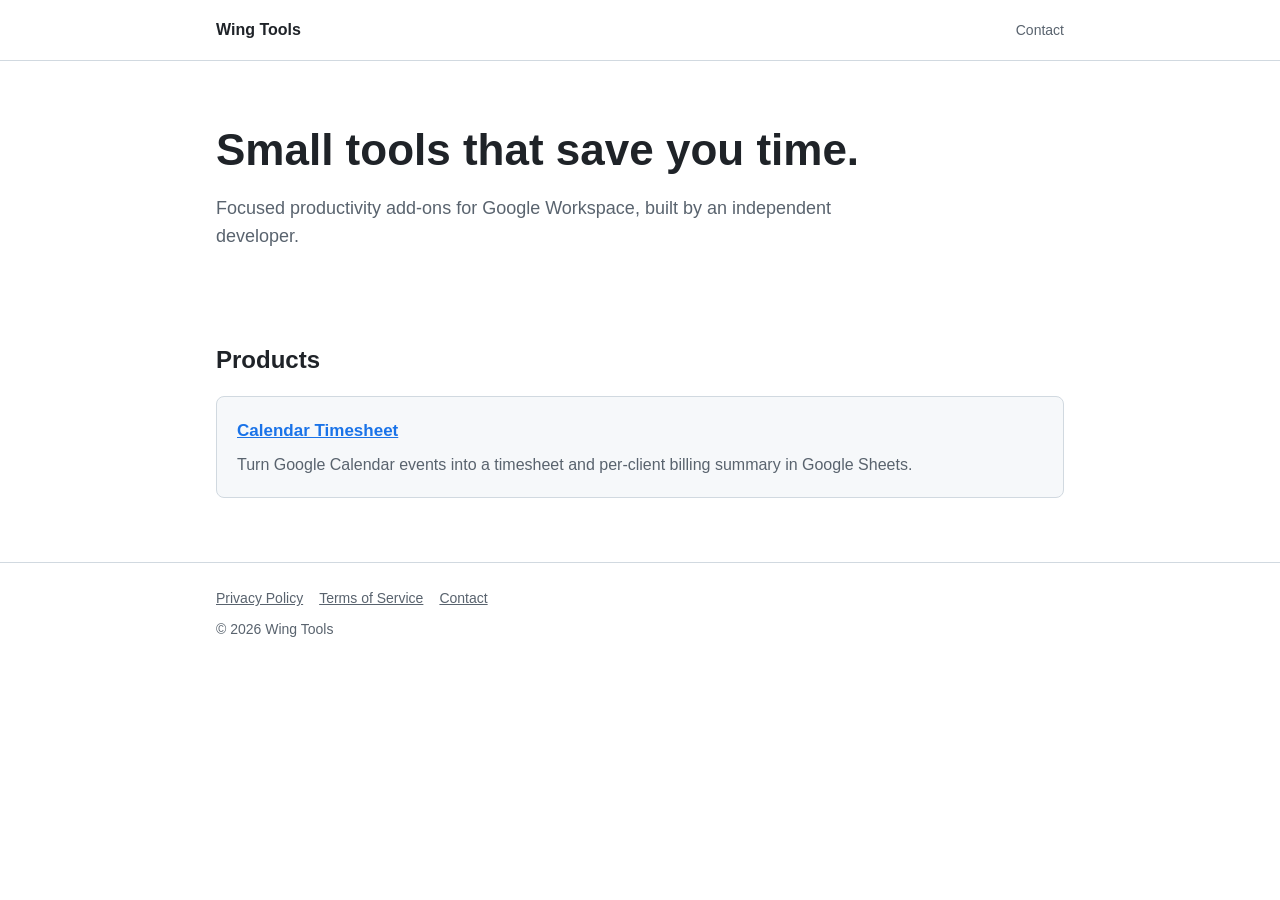
==== index.html @ 4fac0f9b "Launch site with Calendar Timesheet pages" ====
<!DOCTYPE html>
<html lang="en">
<head>
  <meta charset="utf-8">
  <meta name="viewport" content="width=device-width, initial-scale=1">
  <title>Wing Tools</title>
  <meta name="description" content="Small, focused productivity tools for Google Workspace.">
  <link rel="stylesheet" href="timesheet/style.css">
</head>
<body>
  <header>
    <div class="wrap">
      <a class="brand" href="./">Wing Tools</a>
      <nav><a href="mailto:winghuo19820628@gmail.com">Contact</a></nav>
    </div>
  </header>

  <main class="wrap">
    <section class="hero">
      <h1>Small tools that save you time.</h1>
      <p>Focused productivity add-ons for Google Workspace, built by an independent developer.</p>
    </section>

    <section>
      <h2>Products</h2>
      <div class="grid">
        <div class="card">
          <h3><a href="timesheet/">Calendar Timesheet</a></h3>
          <p>Turn Google Calendar events into a timesheet and per-client billing summary in Google Sheets.</p>
        </div>
      </div>
    </section>
  </main>

  <footer>
    <div class="wrap">
      <a href="timesheet/privacy.html">Privacy Policy</a><a href="timesheet/terms.html">Terms of Service</a><a href="mailto:winghuo19820628@gmail.com">Contact</a>
      <div style="margin-top:8px">© 2026 Wing Tools</div>
    </div>
  </footer>
</body>
</html>
---- timesheet/style.css ----
:root {
  --bg: #ffffff;
  --fg: #1f2328;
  --muted: #59636e;
  --accent: #1a73e8;
  --accent-fg: #ffffff;
  --card: #f6f8fa;
  --border: #d1d9e0;
}
@media (prefers-color-scheme: dark) {
  :root {
    --bg: #0d1117;
    --fg: #e6edf3;
    --muted: #9198a1;
    --accent: #4c9aff;
    --accent-fg: #0d1117;
    --card: #161b22;
    --border: #30363d;
  }
}
* { box-sizing: border-box; }
body {
  margin: 0;
  background: var(--bg);
  color: var(--fg);
  font: 16px/1.6 -apple-system, BlinkMacSystemFont, "Segoe UI", Roboto, Helvetica, Arial, sans-serif;
}
.wrap { max-width: 880px; margin: 0 auto; padding: 0 16px; }
header { border-bottom: 1px solid var(--border); }
header .wrap { display: flex; justify-content: space-between; align-items: center; height: 60px; }
header a.brand { font-weight: 700; color: var(--fg); text-decoration: none; }
nav a { color: var(--muted); text-decoration: none; margin-left: 16px; font-size: 14px; }
a { color: var(--accent); }
.hero { padding: 64px 0 40px; }
.hero h1 { font-size: clamp(28px, 5vw, 44px); line-height: 1.15; margin: 0 0 16px; }
.hero p { font-size: 18px; color: var(--muted); max-width: 640px; }
.btn { display: inline-block; background: var(--accent); color: var(--accent-fg); padding: 10px 18px; border-radius: 6px; text-decoration: none; font-weight: 600; margin-top: 8px; }
.btn.secondary { background: transparent; color: var(--accent); border: 1px solid var(--border); margin-left: 8px; }
section { padding: 32px 0; }
h2 { font-size: 24px; margin: 0 0 16px; }
.grid { display: grid; grid-template-columns: repeat(auto-fit, minmax(240px, 1fr)); gap: 16px; }
.card { background: var(--card); border: 1px solid var(--border); border-radius: 8px; padding: 20px; }
.card h3 { margin: 0 0 8px; font-size: 17px; }
.card p, .card li { color: var(--muted); margin: 0; }
.card ul { padding-left: 18px; margin: 8px 0 0; }
.price { font-size: 32px; font-weight: 700; }
.price small { font-size: 15px; color: var(--muted); font-weight: 400; }
ol.steps li { margin-bottom: 8px; }
code { background: var(--card); border: 1px solid var(--border); padding: 1px 5px; border-radius: 4px; font-size: 14px; }
footer { border-top: 1px solid var(--border); color: var(--muted); font-size: 14px; padding: 24px 0 40px; margin-top: 32px; }
footer a { color: var(--muted); margin-right: 16px; }
.legal h2 { font-size: 20px; margin-top: 28px; }
.legal { padding-bottom: 24px; }
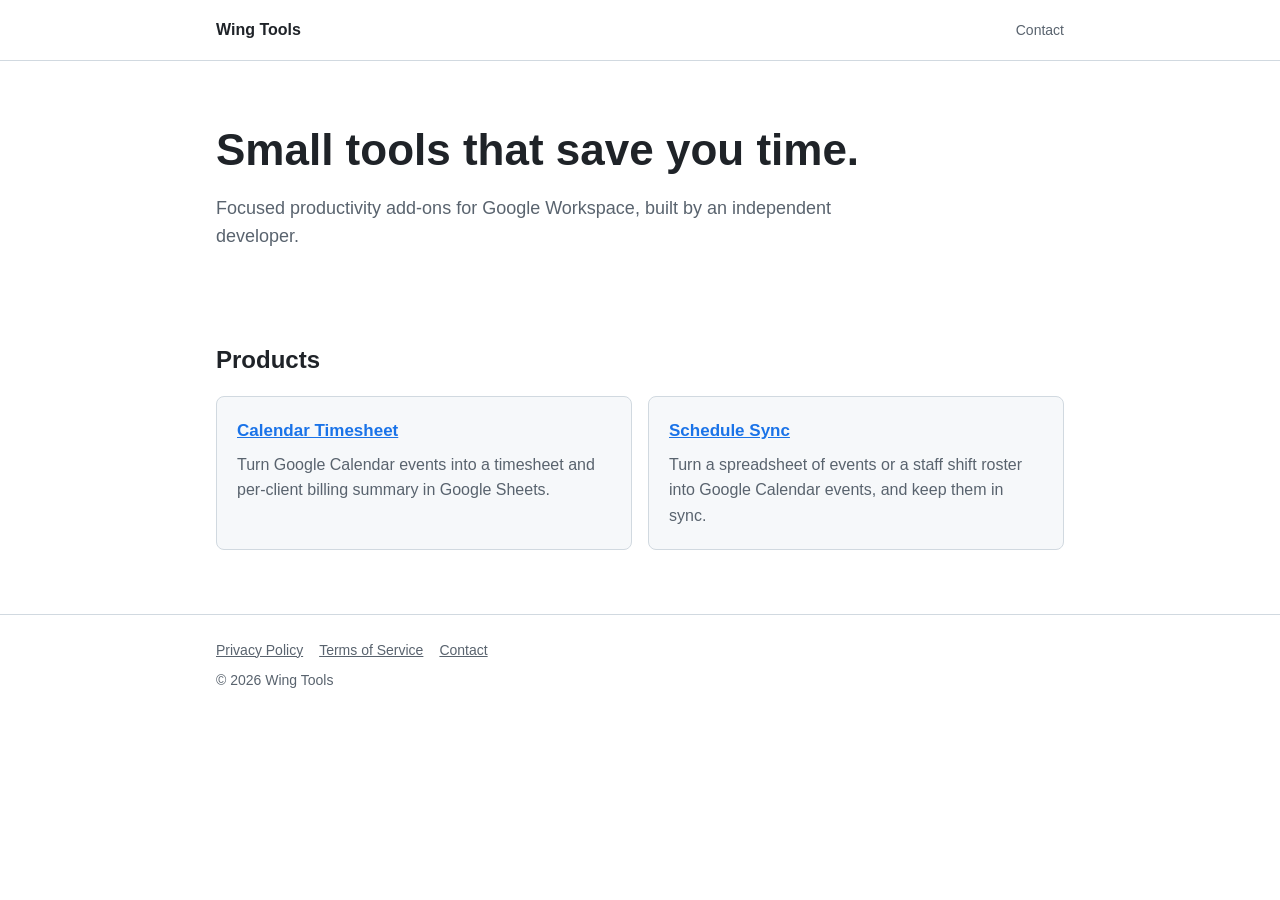
==== commit ddae88e7: "Add Schedule Sync product page" ====
--- a/index.html
+++ b/index.html
@@ -28,6 +28,10 @@
           <h3><a href="timesheet/">Calendar Timesheet</a></h3>
           <p>Turn Google Calendar events into a timesheet and per-client billing summary in Google Sheets.</p>
         </div>
+        <div class="card">
+          <h3><a href="schedule/">Schedule Sync</a></h3>
+          <p>Turn a spreadsheet of events or a staff shift roster into Google Calendar events, and keep them in sync.</p>
+        </div>
       </div>
     </section>
   </main>
--- a/timesheet/style.css
+++ b/timesheet/style.css
@@ -51,3 +51,7 @@
 footer a { color: var(--muted); margin-right: 16px; }
 .legal h2 { font-size: 20px; margin-top: 28px; }
 .legal { padding-bottom: 24px; }
+pre { background: var(--card); border: 1px solid var(--border); border-radius: 8px; padding: 14px; overflow-x: auto; font-size: 13px; line-height: 1.5; }
+pre code { background: none; border: 0; padding: 0; }
+.legal li { margin-bottom: 6px; }
+.promo { display: block; width: 100%; aspect-ratio: 16 / 9; margin-top: 32px; border: 1px solid var(--border); border-radius: 12px; background: var(--card); }
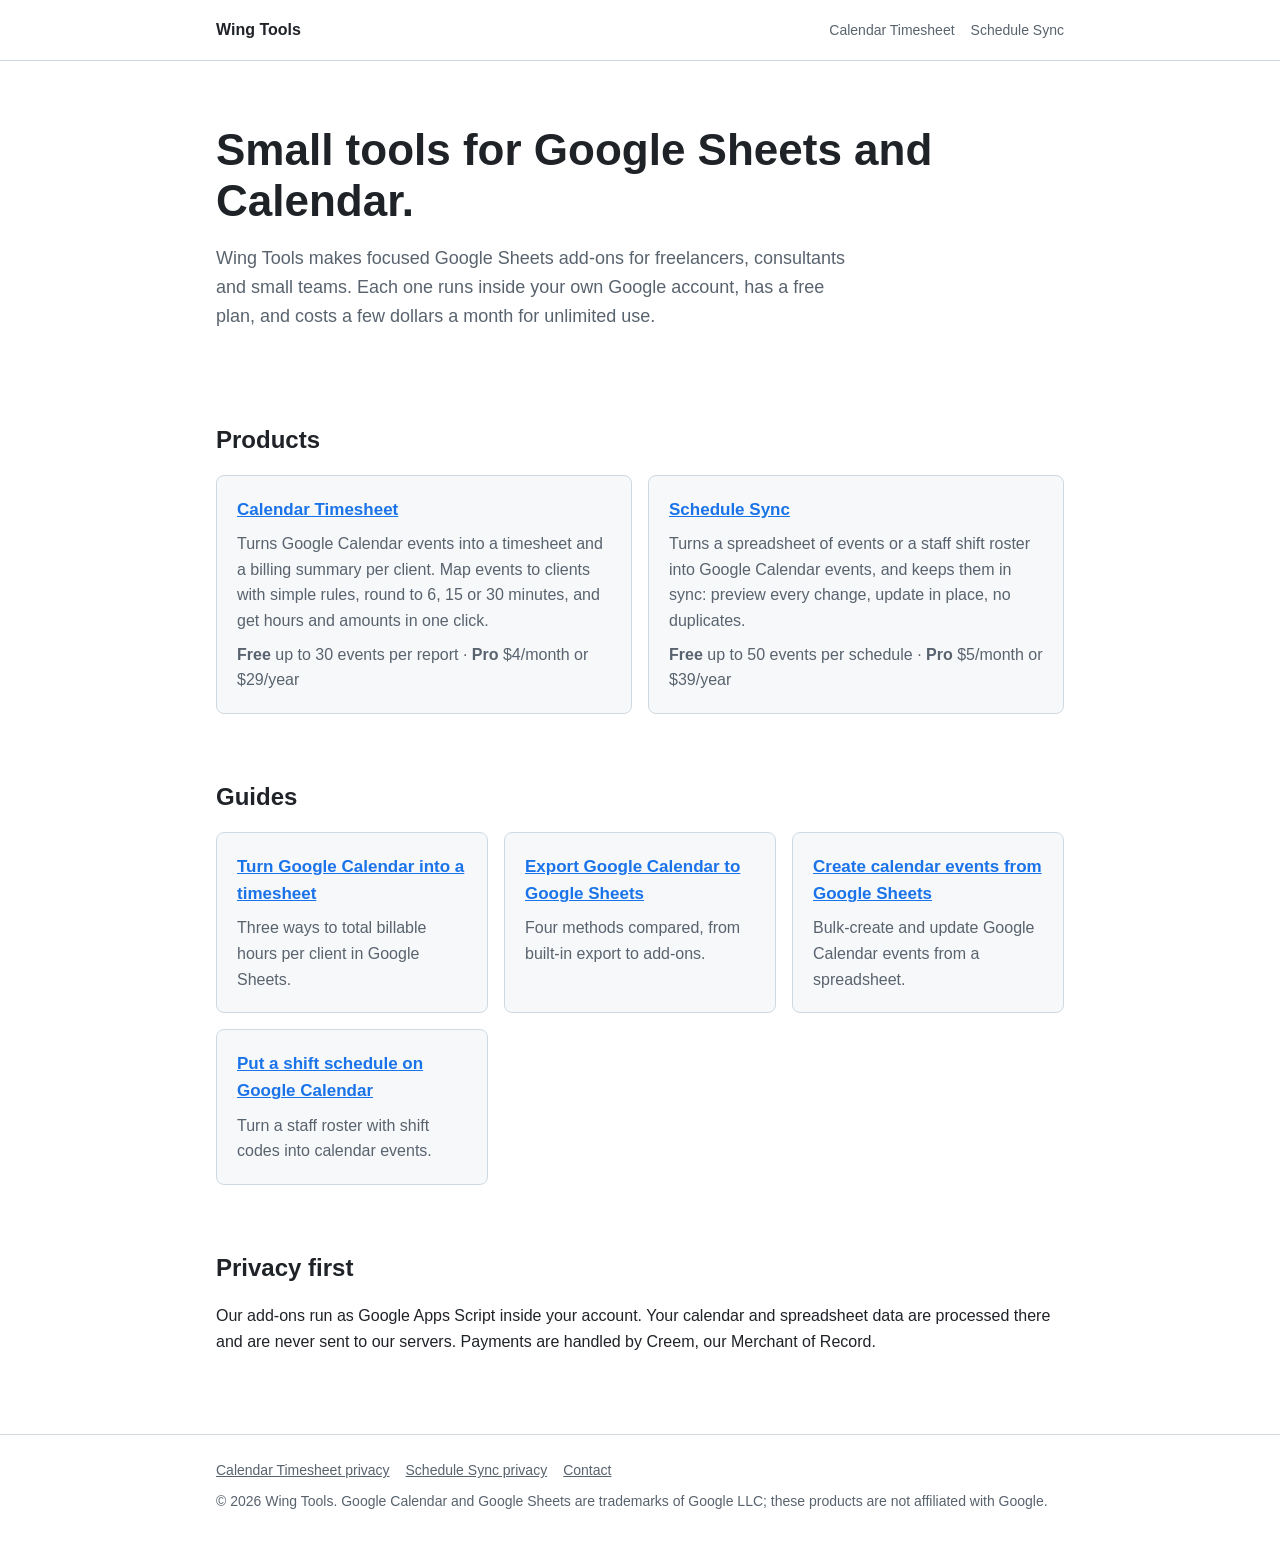
==== commit 146db6f2: "SEO/GEO: JSON-LD, OG images, llms.txt, AI-friendly robots, new guides, sitemap" ====
--- a/index.html
+++ b/index.html
@@ -3,22 +3,62 @@
 <head>
   <meta charset="utf-8">
   <meta name="viewport" content="width=device-width, initial-scale=1">
-  <title>Wing Tools</title>
-  <meta name="description" content="Small, focused productivity tools for Google Workspace.">
+  <title>Wing Tools: Google Sheets add-ons for timesheets and schedules</title>
+  <meta name="description" content="Wing Tools makes small Google Sheets add-ons: Calendar Timesheet turns Google Calendar into billable hours per client; Schedule Sync turns event lists and shift rosters into Google Calendar events.">
   <link rel="stylesheet" href="timesheet/style.css">
+  <link rel="canonical" href="https://winghuo.github.io/">
+  <link rel="icon" href="schedule/icon.svg" type="image/svg+xml">
+  <meta property="og:type" content="website">
+  <meta property="og:site_name" content="Wing Tools">
+  <meta property="og:title" content="Wing Tools: small tools for Google Sheets and Calendar">
+  <meta property="og:description" content="Calendar Timesheet and Schedule Sync: Google Sheets add-ons that run inside your own Google account. Free plans available.">
+  <meta property="og:url" content="https://winghuo.github.io/">
+  <meta property="og:image" content="https://winghuo.github.io/og/studio.png">
+  <meta name="twitter:card" content="summary_large_image">
+  <meta name="twitter:image" content="https://winghuo.github.io/og/studio.png">
+  <script type="application/ld+json">
+  {
+    "@context": "https://schema.org",
+    "@graph": [
+      {
+        "@type": "Organization",
+        "@id": "https://winghuo.github.io/#org",
+        "name": "Wing Tools",
+        "url": "https://winghuo.github.io/",
+        "email": "winghuo19820628@gmail.com",
+        "description": "Independent developer of Google Sheets add-ons for freelancers, consultants and small teams."
+      },
+      {
+        "@type": "WebSite",
+        "@id": "https://winghuo.github.io/#site",
+        "name": "Wing Tools",
+        "url": "https://winghuo.github.io/",
+        "publisher": { "@id": "https://winghuo.github.io/#org" }
+      },
+      {
+        "@type": "ItemList",
+        "name": "Wing Tools products",
+        "itemListElement": [
+          { "@type": "ListItem", "position": 1, "url": "https://winghuo.github.io/timesheet/", "name": "Calendar Timesheet" },
+          { "@type": "ListItem", "position": 2, "url": "https://winghuo.github.io/schedule/", "name": "Schedule Sync" }
+        ]
+      }
+    ]
+  }
+  </script>
 </head>
 <body>
   <header>
     <div class="wrap">
       <a class="brand" href="./">Wing Tools</a>
-      <nav><a href="mailto:winghuo19820628@gmail.com">Contact</a></nav>
+      <nav><a href="timesheet/">Calendar Timesheet</a><a href="schedule/">Schedule Sync</a></nav>
     </div>
   </header>
 
   <main class="wrap">
     <section class="hero">
-      <h1>Small tools that save you time.</h1>
-      <p>Focused productivity add-ons for Google Workspace, built by an independent developer.</p>
+      <h1>Small tools for Google Sheets and Calendar.</h1>
+      <p>Wing Tools makes focused Google Sheets add-ons for freelancers, consultants and small teams. Each one runs inside your own Google account, has a free plan, and costs a few dollars a month for unlimited use.</p>
     </section>
 
     <section>
@@ -26,20 +66,37 @@
       <div class="grid">
         <div class="card">
           <h3><a href="timesheet/">Calendar Timesheet</a></h3>
-          <p>Turn Google Calendar events into a timesheet and per-client billing summary in Google Sheets.</p>
+          <p>Turns Google Calendar events into a timesheet and a billing summary per client. Map events to clients with simple rules, round to 6, 15 or 30 minutes, and get hours and amounts in one click.</p>
+          <p style="margin-top:8px"><b>Free</b> up to 30 events per report · <b>Pro</b> $4/month or $29/year</p>
         </div>
         <div class="card">
           <h3><a href="schedule/">Schedule Sync</a></h3>
-          <p>Turn a spreadsheet of events or a staff shift roster into Google Calendar events, and keep them in sync.</p>
+          <p>Turns a spreadsheet of events or a staff shift roster into Google Calendar events, and keeps them in sync: preview every change, update in place, no duplicates.</p>
+          <p style="margin-top:8px"><b>Free</b> up to 50 events per schedule · <b>Pro</b> $5/month or $39/year</p>
         </div>
       </div>
+    </section>
+
+    <section>
+      <h2>Guides</h2>
+      <div class="grid">
+        <div class="card"><h3><a href="timesheet/guides/google-calendar-to-timesheet.html">Turn Google Calendar into a timesheet</a></h3><p>Three ways to total billable hours per client in Google Sheets.</p></div>
+        <div class="card"><h3><a href="timesheet/guides/export-google-calendar-to-google-sheets.html">Export Google Calendar to Google Sheets</a></h3><p>Four methods compared, from built-in export to add-ons.</p></div>
+        <div class="card"><h3><a href="schedule/guides/create-google-calendar-events-from-google-sheets.html">Create calendar events from Google Sheets</a></h3><p>Bulk-create and update Google Calendar events from a spreadsheet.</p></div>
+        <div class="card"><h3><a href="schedule/guides/shift-schedule-google-calendar.html">Put a shift schedule on Google Calendar</a></h3><p>Turn a staff roster with shift codes into calendar events.</p></div>
+      </div>
+    </section>
+
+    <section>
+      <h2>Privacy first</h2>
+      <p>Our add-ons run as Google Apps Script inside your account. Your calendar and spreadsheet data are processed there and are never sent to our servers. Payments are handled by Creem, our Merchant of Record.</p>
     </section>
   </main>
 
   <footer>
     <div class="wrap">
-      <a href="timesheet/privacy.html">Privacy Policy</a><a href="timesheet/terms.html">Terms of Service</a><a href="mailto:winghuo19820628@gmail.com">Contact</a>
-      <div style="margin-top:8px">© 2026 Wing Tools</div>
+      <a href="timesheet/privacy.html">Calendar Timesheet privacy</a><a href="schedule/privacy.html">Schedule Sync privacy</a><a href="mailto:winghuo19820628@gmail.com">Contact</a>
+      <div style="margin-top:8px">© 2026 Wing Tools. Google Calendar and Google Sheets are trademarks of Google LLC; these products are not affiliated with Google.</div>
     </div>
   </footer>
 </body>
